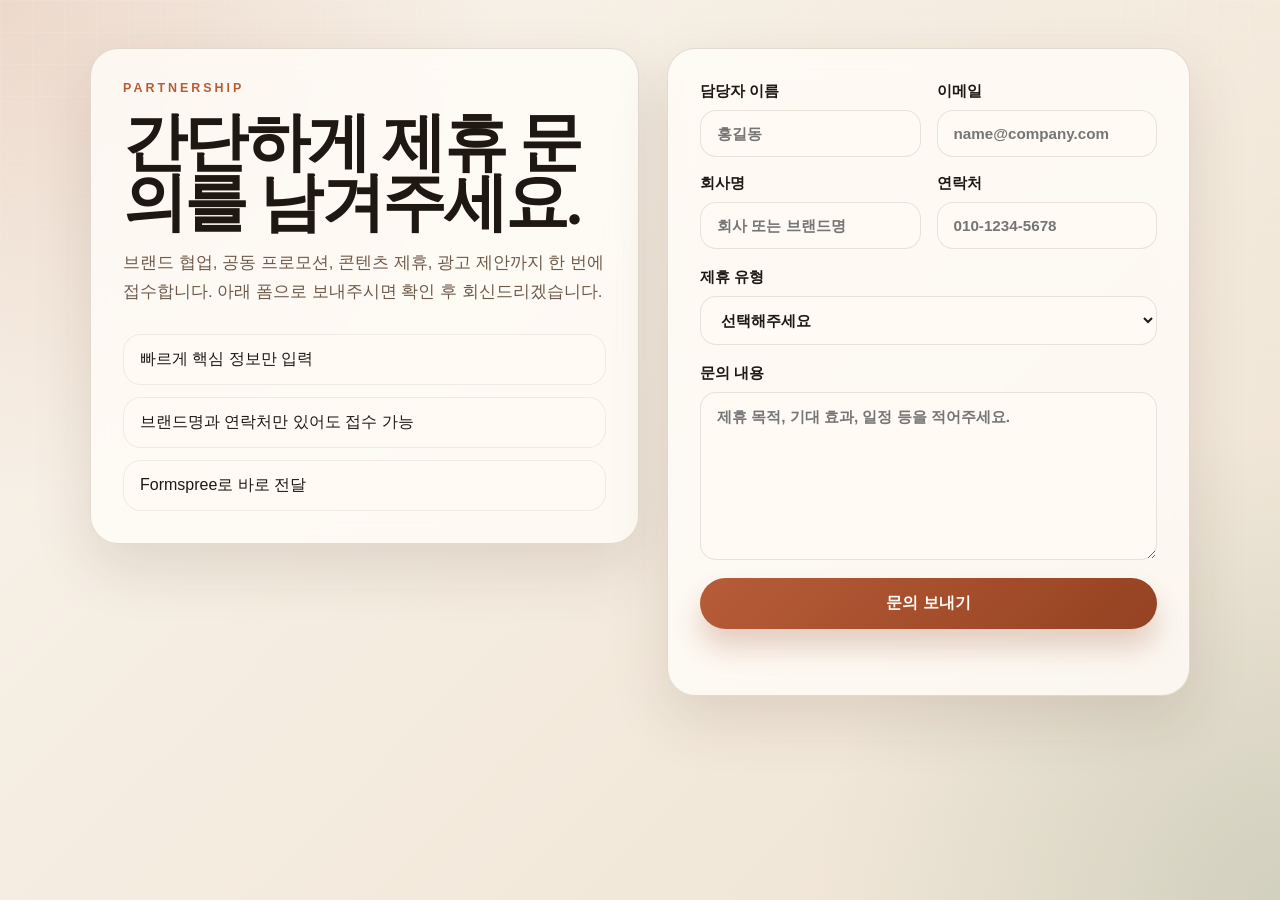
==== index.html @ 36d3571a "Add Formspree partnership form" ====
<!doctype html>
<html lang="ko">
<head>
  <meta charset="UTF-8" />
  <meta name="viewport" content="width=device-width, initial-scale=1.0" />
  <title>제휴 문의</title>
  <link href="/style.css" rel="stylesheet">
</head>
<body>
  <main class="page-shell">
    <section class="hero">
      <p class="eyebrow">PARTNERSHIP</p>
      <h1>간단하게 제휴 문의를 남겨주세요.</h1>
      <p class="intro">
        브랜드 협업, 공동 프로모션, 콘텐츠 제휴, 광고 제안까지 한 번에 접수합니다.
        아래 폼으로 보내주시면 확인 후 회신드리겠습니다.
      </p>
      <ul class="highlights">
        <li>빠르게 핵심 정보만 입력</li>
        <li>브랜드명과 연락처만 있어도 접수 가능</li>
        <li>Formspree로 바로 전달</li>
      </ul>
    </section>

    <section class="form-card">
      <form id="partnership-form" action="https://formspree.io/f/mykbkogp" method="POST">
        <div class="field-grid">
          <label>
            <span>담당자 이름</span>
            <input type="text" name="name" placeholder="홍길동" required>
          </label>

          <label>
            <span>이메일</span>
            <input type="email" name="email" placeholder="name@company.com" required>
          </label>

          <label>
            <span>회사명</span>
            <input type="text" name="company" placeholder="회사 또는 브랜드명" required>
          </label>

          <label>
            <span>연락처</span>
            <input type="tel" name="phone" placeholder="010-1234-5678">
          </label>
        </div>

        <label>
          <span>제휴 유형</span>
          <select name="partnership_type" required>
            <option value="" selected disabled>선택해주세요</option>
            <option value="brand-collab">브랜드 협업</option>
            <option value="content">콘텐츠 제휴</option>
            <option value="promotion">공동 프로모션</option>
            <option value="advertising">광고 제안</option>
            <option value="other">기타</option>
          </select>
        </label>

        <label>
          <span>문의 내용</span>
          <textarea name="message" rows="7" placeholder="제휴 목적, 기대 효과, 일정 등을 적어주세요." required></textarea>
        </label>

        <input type="hidden" name="_subject" value="새 제휴 문의가 접수되었습니다">

        <div class="form-actions">
          <button type="submit" id="submit-button">문의 보내기</button>
          <p id="form-status" class="form-status" aria-live="polite"></p>
        </div>
      </form>
    </section>
  </main>

  <script defer src="/main.js"></script>
</body>
</html>
---- style.css ----
:root {
  --bg: #f4efe7;
  --surface: rgba(255, 252, 247, 0.84);
  --surface-strong: #fffaf3;
  --text: #1f1812;
  --muted: #6e5a4a;
  --line: rgba(83, 55, 27, 0.16);
  --accent: #b85c38;
  --accent-strong: #944222;
  --shadow: 0 24px 60px rgba(64, 36, 13, 0.12);
}

* {
  box-sizing: border-box;
}

body {
  margin: 0;
  min-height: 100vh;
  font-family: "Pretendard", "Noto Sans KR", sans-serif;
  color: var(--text);
  background:
    radial-gradient(circle at top left, rgba(184, 92, 56, 0.18), transparent 32%),
    radial-gradient(circle at bottom right, rgba(90, 129, 109, 0.2), transparent 30%),
    linear-gradient(135deg, #f9f4ec 0%, #efe3d2 100%);
}

body::before {
  content: "";
  position: fixed;
  inset: 0;
  pointer-events: none;
  background-image: linear-gradient(rgba(255, 255, 255, 0.14) 1px, transparent 1px), linear-gradient(90deg, rgba(255, 255, 255, 0.14) 1px, transparent 1px);
  background-size: 32px 32px;
  mask-image: linear-gradient(to bottom, rgba(0, 0, 0, 0.7), transparent);
}

.page-shell {
  width: min(1100px, calc(100% - 32px));
  margin: 0 auto;
  padding: 48px 0;
  display: grid;
  grid-template-columns: 1.05fr 1fr;
  gap: 28px;
  align-items: start;
}

.hero,
.form-card {
  position: relative;
  padding: 32px;
  border: 1px solid var(--line);
  border-radius: 28px;
  background: var(--surface);
  backdrop-filter: blur(14px);
  box-shadow: var(--shadow);
}

.hero h1 {
  margin: 0 0 16px;
  font-family: Georgia, "Times New Roman", serif;
  font-size: clamp(2.4rem, 5vw, 4.6rem);
  line-height: 0.94;
  letter-spacing: -0.04em;
}

.eyebrow {
  margin: 0 0 18px;
  font-size: 0.78rem;
  font-weight: 800;
  letter-spacing: 0.24em;
  color: var(--accent);
}

.intro {
  margin: 0;
  font-size: 1.05rem;
  line-height: 1.7;
  color: var(--muted);
}

.highlights {
  margin: 28px 0 0;
  padding: 0;
  list-style: none;
  display: grid;
  gap: 12px;
}

.highlights li {
  padding: 14px 16px;
  border-radius: 18px;
  background: rgba(255, 250, 243, 0.8);
  border: 1px solid rgba(83, 55, 27, 0.08);
}

form {
  display: grid;
  gap: 18px;
}

.field-grid {
  display: grid;
  grid-template-columns: repeat(2, minmax(0, 1fr));
  gap: 16px;
}

label {
  display: grid;
  gap: 8px;
  font-size: 0.95rem;
  font-weight: 700;
}

label span {
  color: var(--text);
}

input,
select,
textarea,
button {
  font: inherit;
}

input,
select,
textarea {
  width: 100%;
  padding: 14px 16px;
  border: 1px solid rgba(83, 55, 27, 0.12);
  border-radius: 16px;
  background: var(--surface-strong);
  color: var(--text);
  transition: border-color 160ms ease, transform 160ms ease, box-shadow 160ms ease;
}

input:focus,
select:focus,
textarea:focus {
  outline: none;
  border-color: rgba(184, 92, 56, 0.65);
  box-shadow: 0 0 0 4px rgba(184, 92, 56, 0.12);
  transform: translateY(-1px);
}

textarea {
  resize: vertical;
  min-height: 168px;
}

.form-actions {
  display: grid;
  gap: 12px;
}

button {
  border: 0;
  border-radius: 999px;
  padding: 15px 22px;
  font-weight: 800;
  letter-spacing: 0.01em;
  color: #fffaf5;
  background: linear-gradient(135deg, var(--accent) 0%, var(--accent-strong) 100%);
  cursor: pointer;
  box-shadow: 0 18px 28px rgba(148, 66, 34, 0.24);
  transition: transform 160ms ease, box-shadow 160ms ease, opacity 160ms ease;
}

button:hover {
  transform: translateY(-1px);
  box-shadow: 0 22px 32px rgba(148, 66, 34, 0.28);
}

button:disabled {
  cursor: wait;
  opacity: 0.7;
}

.form-status {
  min-height: 1.4em;
  margin: 0;
  color: var(--muted);
}

.form-status.success {
  color: #236548;
}

.form-status.error {
  color: #9e2f2f;
}

@media (max-width: 860px) {
  .page-shell {
    grid-template-columns: 1fr;
    padding: 24px 0 40px;
  }

  .hero,
  .form-card {
    padding: 24px;
    border-radius: 24px;
  }
}

@media (max-width: 640px) {
  .field-grid {
    grid-template-columns: 1fr;
  }

  .page-shell {
    width: min(100% - 20px, 1100px);
  }

  .hero h1 {
    font-size: 2.7rem;
  }
}
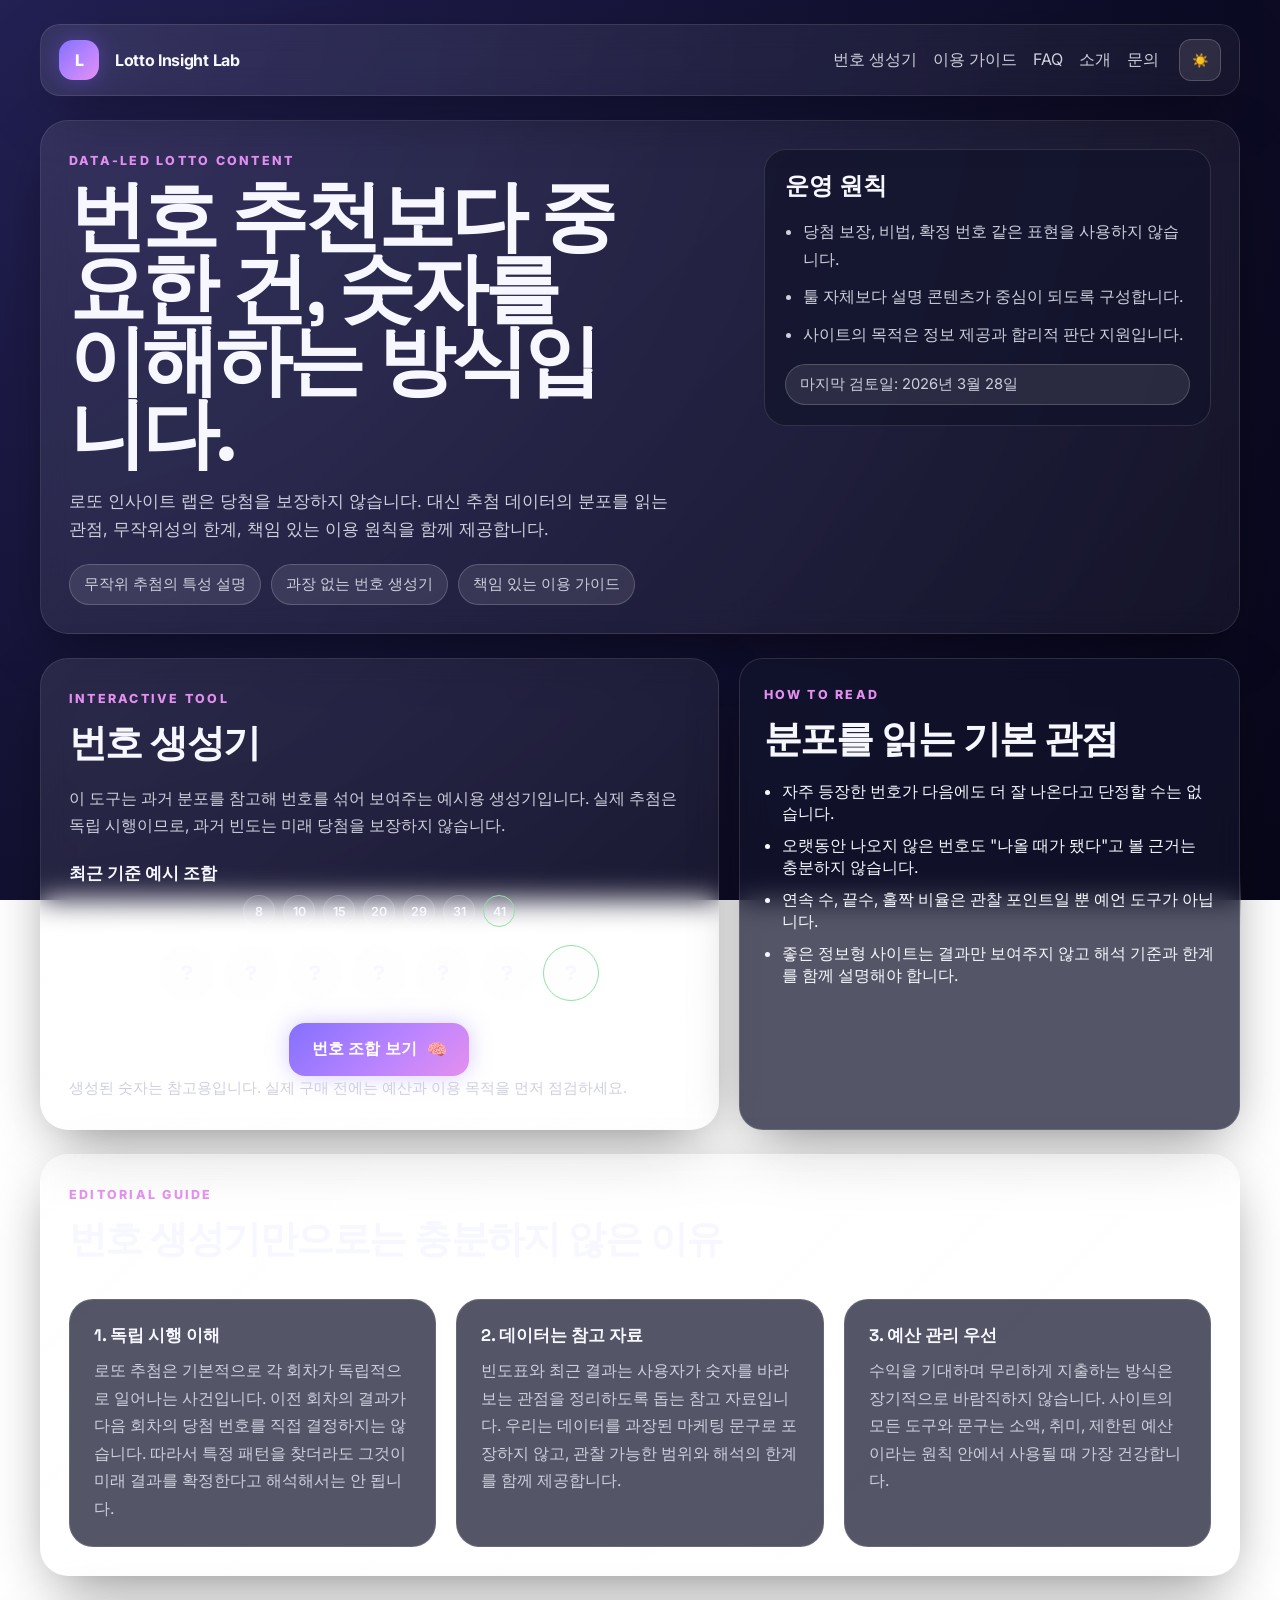
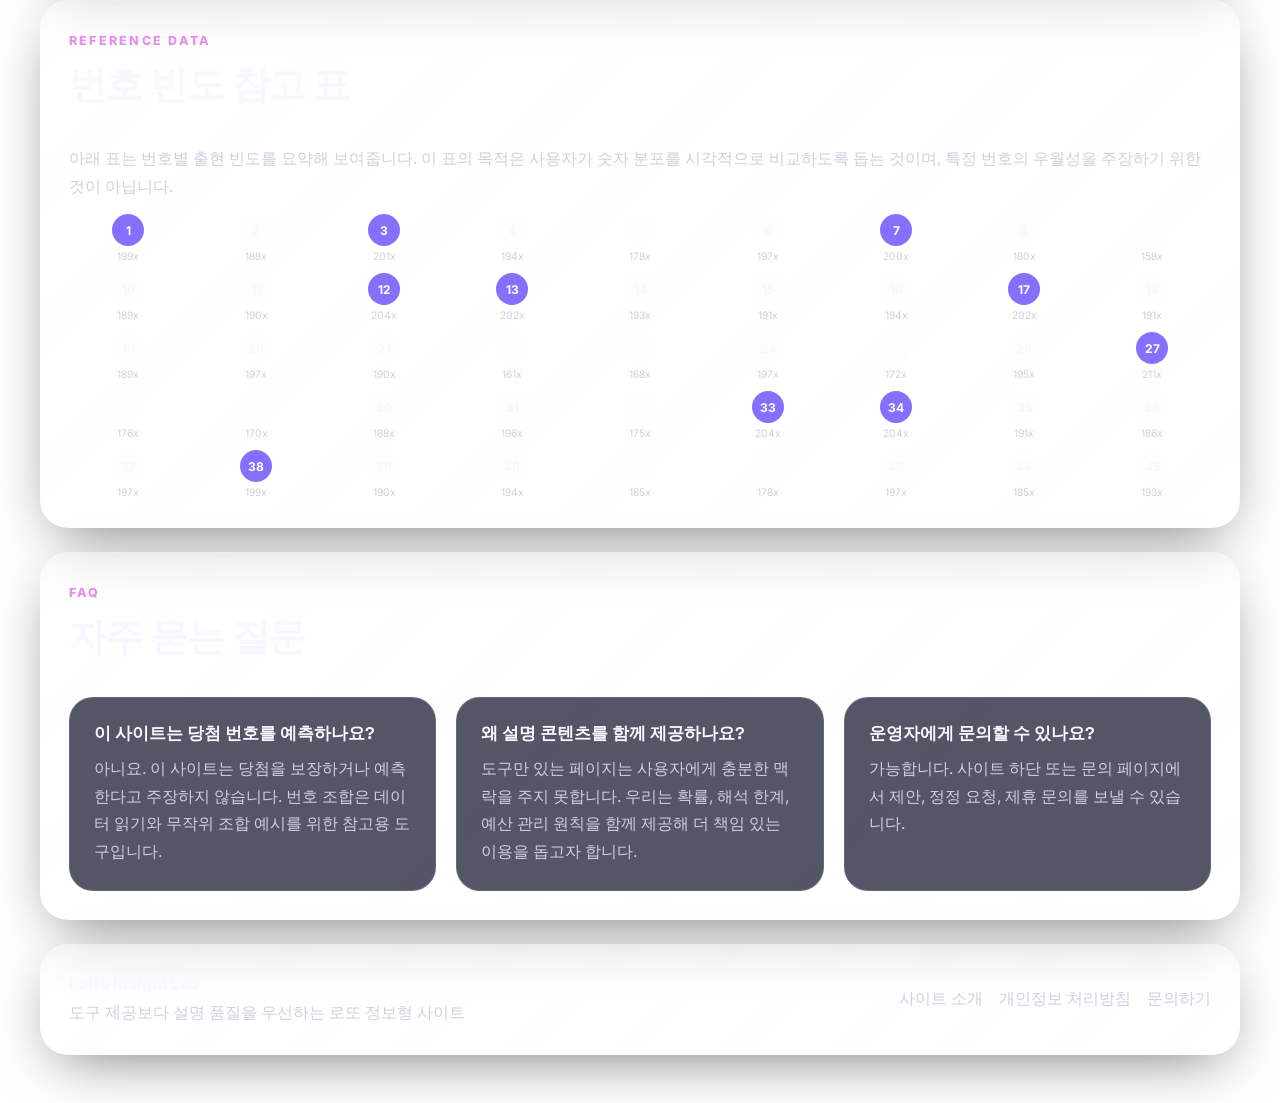
==== commit a5f6c3c4: "Rebuild site for stronger content and policy readiness" ====
--- a/index.html
+++ b/index.html
@@ -1,78 +1,162 @@
-<!doctype html>
+<!DOCTYPE html>
 <html lang="ko">
 <head>
-  <meta charset="UTF-8" />
-  <meta name="viewport" content="width=device-width, initial-scale=1.0" />
-  <title>제휴 문의</title>
-  <link href="/style.css" rel="stylesheet">
+    <meta charset="UTF-8">
+    <meta name="viewport" content="width=device-width, initial-scale=1.0">
+    <title>로또 인사이트 랩 | 확률 기반 번호 분석과 책임 있는 이용 가이드</title>
+    <meta name="description" content="로또 인사이트 랩은 번호 생성기만 제공하지 않습니다. 추첨 확률의 기본 원리, 번호 분포 읽는 법, 책임 있는 이용 원칙을 함께 설명하는 정보형 사이트입니다.">
+    <meta name="google-adsense-account" content="ca-pub-4906640106031758">
+    <link rel="canonical" href="https://comeenom.github.io/cm_pjt1/">
+    <link rel="preconnect" href="https://fonts.googleapis.com">
+    <link rel="preconnect" href="https://fonts.gstatic.com" crossorigin>
+    <script async src="https://pagead2.googlesyndication.com/pagead/js/adsbygoogle.js?client=ca-pub-4906640106031758" crossorigin="anonymous"></script>
+    <link href="https://fonts.googleapis.com/css2?family=Inter:wght@400;500;600;700;800&family=Space+Grotesk:wght@500;700&display=swap" rel="stylesheet">
+    <link rel="stylesheet" href="style.css">
 </head>
 <body>
-  <main class="page-shell">
-    <section class="hero">
-      <p class="eyebrow">PARTNERSHIP</p>
-      <h1>간단하게 제휴 문의를 남겨주세요.</h1>
-      <p class="intro">
-        브랜드 협업, 공동 프로모션, 콘텐츠 제휴, 광고 제안까지 한 번에 접수합니다.
-        아래 폼으로 보내주시면 확인 후 회신드리겠습니다.
-      </p>
-      <ul class="highlights">
-        <li>빠르게 핵심 정보만 입력</li>
-        <li>브랜드명과 연락처만 있어도 접수 가능</li>
-        <li>Formspree로 바로 전달</li>
-      </ul>
-    </section>
+    <div class="site-shell">
+        <header class="site-header">
+            <div class="brand-mark">L</div>
+            <a class="brand-name" href="index.html">Lotto Insight Lab</a>
+            <nav class="main-nav" aria-label="주요 메뉴">
+                <a href="#generator">번호 생성기</a>
+                <a href="#guide">이용 가이드</a>
+                <a href="#faq">FAQ</a>
+                <a href="about.html">소개</a>
+                <a href="contact.html">문의</a>
+            </nav>
+            <button id="theme-toggle" class="theme-toggle" aria-label="테마 전환">
+                <span class="sun-icon">☀️</span>
+                <span class="moon-icon">🌙</span>
+            </button>
+        </header>
 
-    <section class="form-card">
-      <form id="partnership-form" action="https://formspree.io/f/mykbkogp" method="POST">
-        <div class="field-grid">
-          <label>
-            <span>담당자 이름</span>
-            <input type="text" name="name" placeholder="홍길동" required>
-          </label>
+        <main class="page-stack">
+            <section class="hero-panel">
+                <div class="hero-copy">
+                    <p class="eyebrow">DATA-LED LOTTO CONTENT</p>
+                    <h1>번호 추천보다 중요한 건, 숫자를 이해하는 방식입니다.</h1>
+                    <p class="subtitle">로또 인사이트 랩은 당첨을 보장하지 않습니다. 대신 추첨 데이터의 분포를 읽는 관점, 무작위성의 한계, 책임 있는 이용 원칙을 함께 제공합니다.</p>
+                    <div class="hero-pills">
+                        <span>무작위 추첨의 특성 설명</span>
+                        <span>과장 없는 번호 생성기</span>
+                        <span>책임 있는 이용 가이드</span>
+                    </div>
+                </div>
+                <aside class="hero-note">
+                    <h2>운영 원칙</h2>
+                    <ul>
+                        <li>당첨 보장, 비법, 확정 번호 같은 표현을 사용하지 않습니다.</li>
+                        <li>툴 자체보다 설명 콘텐츠가 중심이 되도록 구성합니다.</li>
+                        <li>사이트의 목적은 정보 제공과 합리적 판단 지원입니다.</li>
+                    </ul>
+                    <p class="updated-label">마지막 검토일: 2026년 3월 28일</p>
+                </aside>
+            </section>
 
-          <label>
-            <span>이메일</span>
-            <input type="email" name="email" placeholder="name@company.com" required>
-          </label>
+            <section class="content-grid" id="generator">
+                <article class="tool-card">
+                    <div class="section-heading">
+                        <p class="section-kicker">INTERACTIVE TOOL</p>
+                        <h2>번호 생성기</h2>
+                    </div>
+                    <p class="section-copy">이 도구는 과거 분포를 참고해 번호를 섞어 보여주는 예시용 생성기입니다. 실제 추첨은 독립 시행이므로, 과거 빈도는 미래 당첨을 보장하지 않습니다.</p>
+                    <div class="last-result" id="last-result-container">
+                        <h3>최근 기준 예시 조합</h3>
+                        <div class="mini-numbers" id="last-numbers">
+                            <span>-</span><span>-</span><span>-</span><span>-</span><span>-</span><span>-</span><span class="bonus">-</span>
+                        </div>
+                    </div>
+                    <div class="lotto-numbers" id="lotto-display" aria-live="polite">
+                        <span class="number">?</span><span class="number">?</span><span class="number">?</span><span class="number">?</span><span class="number">?</span><span class="number">?</span><span class="number bonus">?</span>
+                    </div>
+                    <div class="controls">
+                        <button id="generate-btn" class="primary-btn" type="button">
+                            <span class="btn-text">번호 조합 보기</span>
+                            <span class="btn-icon">🧠</span>
+                        </button>
+                    </div>
+                    <p class="micro-copy">생성된 숫자는 참고용입니다. 실제 구매 전에는 예산과 이용 목적을 먼저 점검하세요.</p>
+                </article>
 
-          <label>
-            <span>회사명</span>
-            <input type="text" name="company" placeholder="회사 또는 브랜드명" required>
-          </label>
+                <article class="info-card">
+                    <div class="section-heading">
+                        <p class="section-kicker">HOW TO READ</p>
+                        <h2>분포를 읽는 기본 관점</h2>
+                    </div>
+                    <ul class="insight-list">
+                        <li>자주 등장한 번호가 다음에도 더 잘 나온다고 단정할 수는 없습니다.</li>
+                        <li>오랫동안 나오지 않은 번호도 "나올 때가 됐다"고 볼 근거는 충분하지 않습니다.</li>
+                        <li>연속 수, 끝수, 홀짝 비율은 관찰 포인트일 뿐 예언 도구가 아닙니다.</li>
+                        <li>좋은 정보형 사이트는 결과만 보여주지 않고 해석 기준과 한계를 함께 설명해야 합니다.</li>
+                    </ul>
+                </article>
+            </section>
 
-          <label>
-            <span>연락처</span>
-            <input type="tel" name="phone" placeholder="010-1234-5678">
-          </label>
-        </div>
+            <section class="editorial-panel" id="guide">
+                <div class="section-heading wide">
+                    <p class="section-kicker">EDITORIAL GUIDE</p>
+                    <h2>번호 생성기만으로는 충분하지 않은 이유</h2>
+                </div>
+                <div class="editorial-grid">
+                    <article class="editor-card">
+                        <h3>1. 독립 시행 이해</h3>
+                        <p>로또 추첨은 기본적으로 각 회차가 독립적으로 일어나는 사건입니다. 이전 회차의 결과가 다음 회차의 당첨 번호를 직접 결정하지는 않습니다. 따라서 특정 패턴을 찾더라도 그것이 미래 결과를 확정한다고 해석해서는 안 됩니다.</p>
+                    </article>
+                    <article class="editor-card">
+                        <h3>2. 데이터는 참고 자료</h3>
+                        <p>빈도표와 최근 결과는 사용자가 숫자를 바라보는 관점을 정리하도록 돕는 참고 자료입니다. 우리는 데이터를 과장된 마케팅 문구로 포장하지 않고, 관찰 가능한 범위와 해석의 한계를 함께 제공합니다.</p>
+                    </article>
+                    <article class="editor-card">
+                        <h3>3. 예산 관리 우선</h3>
+                        <p>수익을 기대하며 무리하게 지출하는 방식은 장기적으로 바람직하지 않습니다. 사이트의 모든 도구와 문구는 소액, 취미, 제한된 예산이라는 원칙 안에서 사용될 때 가장 건강합니다.</p>
+                    </article>
+                </div>
+            </section>
 
-        <label>
-          <span>제휴 유형</span>
-          <select name="partnership_type" required>
-            <option value="" selected disabled>선택해주세요</option>
-            <option value="brand-collab">브랜드 협업</option>
-            <option value="content">콘텐츠 제휴</option>
-            <option value="promotion">공동 프로모션</option>
-            <option value="advertising">광고 제안</option>
-            <option value="other">기타</option>
-          </select>
-        </label>
+            <section class="stats-panel">
+                <div class="section-heading wide">
+                    <p class="section-kicker">REFERENCE DATA</p>
+                    <h2>번호 빈도 참고 표</h2>
+                </div>
+                <p class="section-copy wide">아래 표는 번호별 출현 빈도를 요약해 보여줍니다. 이 표의 목적은 사용자가 숫자 분포를 시각적으로 비교하도록 돕는 것이며, 특정 번호의 우월성을 주장하기 위한 것이 아닙니다.</p>
+                <div class="stats-grid" id="stats-grid"></div>
+            </section>
 
-        <label>
-          <span>문의 내용</span>
-          <textarea name="message" rows="7" placeholder="제휴 목적, 기대 효과, 일정 등을 적어주세요." required></textarea>
-        </label>
+            <section class="faq-panel" id="faq">
+                <div class="section-heading wide">
+                    <p class="section-kicker">FAQ</p>
+                    <h2>자주 묻는 질문</h2>
+                </div>
+                <div class="faq-list">
+                    <article class="faq-item">
+                        <h3>이 사이트는 당첨 번호를 예측하나요?</h3>
+                        <p>아니요. 이 사이트는 당첨을 보장하거나 예측한다고 주장하지 않습니다. 번호 조합은 데이터 읽기와 무작위 조합 예시를 위한 참고용 도구입니다.</p>
+                    </article>
+                    <article class="faq-item">
+                        <h3>왜 설명 콘텐츠를 함께 제공하나요?</h3>
+                        <p>도구만 있는 페이지는 사용자에게 충분한 맥락을 주지 못합니다. 우리는 확률, 해석 한계, 예산 관리 원칙을 함께 제공해 더 책임 있는 이용을 돕고자 합니다.</p>
+                    </article>
+                    <article class="faq-item">
+                        <h3>운영자에게 문의할 수 있나요?</h3>
+                        <p>가능합니다. 사이트 하단 또는 <a href="contact.html">문의 페이지</a>에서 제안, 정정 요청, 제휴 문의를 보낼 수 있습니다.</p>
+                    </article>
+                </div>
+            </section>
+        </main>
 
-        <input type="hidden" name="_subject" value="새 제휴 문의가 접수되었습니다">
-
-        <div class="form-actions">
-          <button type="submit" id="submit-button">문의 보내기</button>
-          <p id="form-status" class="form-status" aria-live="polite"></p>
-        </div>
-      </form>
-    </section>
-  </main>
-
-  <script defer src="/main.js"></script>
+        <footer class="site-footer">
+            <div>
+                <p class="footer-title">Lotto Insight Lab</p>
+                <p class="footer-copy">도구 제공보다 설명 품질을 우선하는 로또 정보형 사이트</p>
+            </div>
+            <nav class="footer-nav" aria-label="하단 메뉴">
+                <a href="about.html">사이트 소개</a>
+                <a href="privacy.html">개인정보 처리방침</a>
+                <a href="contact.html">문의하기</a>
+            </nav>
+        </footer>
+    </div>
+    <script src="main.js"></script>
 </body>
 </html>
--- a/style.css
+++ b/style.css
@@ -1,219 +1,541 @@
-:root {
-  --bg: #f4efe7;
-  --surface: rgba(255, 252, 247, 0.84);
-  --surface-strong: #fffaf3;
-  --text: #1f1812;
-  --muted: #6e5a4a;
-  --line: rgba(83, 55, 27, 0.16);
-  --accent: #b85c38;
-  --accent-strong: #944222;
-  --shadow: 0 24px 60px rgba(64, 36, 13, 0.12);
+@layer base, layout, components;
+
+@layer base {
+  :root {
+    --brand-primary: oklch(65% 0.23 284);
+    --brand-secondary: oklch(77% 0.16 323);
+    --accent: oklch(84% 0.12 151);
+    --bg-main: radial-gradient(circle at top left, oklch(28% 0.09 281), oklch(14% 0.04 281));
+    --surface-main: linear-gradient(135deg, rgba(255, 255, 255, 0.09), rgba(255, 255, 255, 0.045));
+    --surface-strong: rgba(18, 20, 44, 0.72);
+    --text-primary: oklch(98% 0.01 280);
+    --text-secondary: oklch(86% 0.02 280);
+    --line: rgba(255, 255, 255, 0.12);
+    --shadow-soft: 0 18px 60px -18px rgba(0, 0, 0, 0.55);
+    --shadow-glow: 0 0 22px 0 oklch(65% 0.25 285 / 0.34);
+    --glass-border: 1px solid rgba(255, 255, 255, 0.1);
+    --glass-blur: blur(14px);
+    --number-bg: oklch(98% 0.01 280 / 0.1);
+    --number-border: 1px solid rgba(255, 255, 255, 0.18);
+  }
+
+  [data-theme="light"] {
+    --bg-main: radial-gradient(circle at top left, oklch(95% 0.02 240), oklch(89% 0.04 260));
+    --surface-main: linear-gradient(135deg, rgba(255, 255, 255, 0.74), rgba(255, 255, 255, 0.58));
+    --surface-strong: rgba(255, 255, 255, 0.74);
+    --text-primary: oklch(24% 0.03 280);
+    --text-secondary: oklch(41% 0.03 280);
+    --line: rgba(0, 0, 0, 0.08);
+    --shadow-soft: 0 18px 50px -20px rgba(26, 36, 88, 0.18);
+    --shadow-glow: 0 0 18px 0 oklch(65% 0.25 285 / 0.18);
+    --glass-border: 1px solid rgba(0, 0, 0, 0.06);
+    --number-bg: oklch(0% 0 0 / 0.04);
+    --number-border: 1px solid rgba(0, 0, 0, 0.08);
+  }
+
+  * {
+    box-sizing: border-box;
+  }
+
+  html {
+    scroll-behavior: smooth;
+  }
+
+  body {
+    margin: 0;
+    min-height: 100vh;
+    font-family: 'Inter', sans-serif;
+    color: var(--text-primary);
+    background: var(--bg-main);
+    background-attachment: fixed;
+    transition: background 0.35s ease, color 0.35s ease;
+  }
+
+  a {
+    color: inherit;
+    text-decoration: none;
+  }
+
+  h1, h2, h3 {
+    margin: 0;
+    font-family: 'Space Grotesk', sans-serif;
+  }
+
+  p {
+    margin: 0;
+  }
 }
 
-* {
-  box-sizing: border-box;
+@layer layout {
+  .site-shell {
+    width: min(1200px, calc(100% - 32px));
+    margin: 0 auto;
+    padding: 24px 0 48px;
+  }
+
+  .inner-page-shell {
+    width: min(940px, calc(100% - 32px));
+  }
+
+  .site-header,
+  .hero-panel,
+  .tool-card,
+  .info-card,
+  .editorial-panel,
+  .stats-panel,
+  .faq-panel,
+  .site-footer,
+  .doc-card {
+    background: var(--surface-main);
+    border: var(--glass-border);
+    box-shadow: var(--shadow-soft);
+    backdrop-filter: var(--glass-blur);
+    -webkit-backdrop-filter: var(--glass-blur);
+  }
+
+  .page-stack {
+    display: grid;
+    gap: 24px;
+  }
+
+  .content-grid,
+  .editorial-grid,
+  .faq-list {
+    display: grid;
+    gap: 20px;
+  }
+
+  .content-grid {
+    grid-template-columns: 1.15fr 0.85fr;
+  }
+
+  .editorial-grid {
+    grid-template-columns: repeat(3, minmax(0, 1fr));
+  }
+
+  .doc-layout {
+    margin-top: 24px;
+  }
 }
 
-body {
-  margin: 0;
-  min-height: 100vh;
-  font-family: "Pretendard", "Noto Sans KR", sans-serif;
-  color: var(--text);
-  background:
-    radial-gradient(circle at top left, rgba(184, 92, 56, 0.18), transparent 32%),
-    radial-gradient(circle at bottom right, rgba(90, 129, 109, 0.2), transparent 30%),
-    linear-gradient(135deg, #f9f4ec 0%, #efe3d2 100%);
-}
-
-body::before {
-  content: "";
-  position: fixed;
-  inset: 0;
-  pointer-events: none;
-  background-image: linear-gradient(rgba(255, 255, 255, 0.14) 1px, transparent 1px), linear-gradient(90deg, rgba(255, 255, 255, 0.14) 1px, transparent 1px);
-  background-size: 32px 32px;
-  mask-image: linear-gradient(to bottom, rgba(0, 0, 0, 0.7), transparent);
-}
-
-.page-shell {
-  width: min(1100px, calc(100% - 32px));
-  margin: 0 auto;
-  padding: 48px 0;
-  display: grid;
-  grid-template-columns: 1.05fr 1fr;
-  gap: 28px;
-  align-items: start;
-}
-
-.hero,
-.form-card {
-  position: relative;
-  padding: 32px;
-  border: 1px solid var(--line);
-  border-radius: 28px;
-  background: var(--surface);
-  backdrop-filter: blur(14px);
-  box-shadow: var(--shadow);
-}
-
-.hero h1 {
-  margin: 0 0 16px;
-  font-family: Georgia, "Times New Roman", serif;
-  font-size: clamp(2.4rem, 5vw, 4.6rem);
-  line-height: 0.94;
-  letter-spacing: -0.04em;
-}
-
-.eyebrow {
-  margin: 0 0 18px;
-  font-size: 0.78rem;
-  font-weight: 800;
-  letter-spacing: 0.24em;
-  color: var(--accent);
-}
-
-.intro {
-  margin: 0;
-  font-size: 1.05rem;
-  line-height: 1.7;
-  color: var(--muted);
-}
-
-.highlights {
-  margin: 28px 0 0;
-  padding: 0;
-  list-style: none;
-  display: grid;
-  gap: 12px;
-}
-
-.highlights li {
-  padding: 14px 16px;
-  border-radius: 18px;
-  background: rgba(255, 250, 243, 0.8);
-  border: 1px solid rgba(83, 55, 27, 0.08);
-}
-
-form {
-  display: grid;
-  gap: 18px;
-}
-
-.field-grid {
-  display: grid;
-  grid-template-columns: repeat(2, minmax(0, 1fr));
-  gap: 16px;
-}
-
-label {
-  display: grid;
-  gap: 8px;
-  font-size: 0.95rem;
-  font-weight: 700;
-}
-
-label span {
-  color: var(--text);
-}
-
-input,
-select,
-textarea,
-button {
-  font: inherit;
-}
-
-input,
-select,
-textarea {
-  width: 100%;
-  padding: 14px 16px;
-  border: 1px solid rgba(83, 55, 27, 0.12);
-  border-radius: 16px;
-  background: var(--surface-strong);
-  color: var(--text);
-  transition: border-color 160ms ease, transform 160ms ease, box-shadow 160ms ease;
-}
-
-input:focus,
-select:focus,
-textarea:focus {
-  outline: none;
-  border-color: rgba(184, 92, 56, 0.65);
-  box-shadow: 0 0 0 4px rgba(184, 92, 56, 0.12);
-  transform: translateY(-1px);
-}
-
-textarea {
-  resize: vertical;
-  min-height: 168px;
-}
-
-.form-actions {
-  display: grid;
-  gap: 12px;
-}
-
-button {
-  border: 0;
-  border-radius: 999px;
-  padding: 15px 22px;
-  font-weight: 800;
-  letter-spacing: 0.01em;
-  color: #fffaf5;
-  background: linear-gradient(135deg, var(--accent) 0%, var(--accent-strong) 100%);
-  cursor: pointer;
-  box-shadow: 0 18px 28px rgba(148, 66, 34, 0.24);
-  transition: transform 160ms ease, box-shadow 160ms ease, opacity 160ms ease;
-}
-
-button:hover {
-  transform: translateY(-1px);
-  box-shadow: 0 22px 32px rgba(148, 66, 34, 0.28);
-}
-
-button:disabled {
-  cursor: wait;
-  opacity: 0.7;
-}
-
-.form-status {
-  min-height: 1.4em;
-  margin: 0;
-  color: var(--muted);
-}
-
-.form-status.success {
-  color: #236548;
-}
-
-.form-status.error {
-  color: #9e2f2f;
-}
-
-@media (max-width: 860px) {
-  .page-shell {
-    grid-template-columns: 1fr;
-    padding: 24px 0 40px;
-  }
-
-  .hero,
-  .form-card {
+@layer components {
+  .site-header {
+    position: sticky;
+    top: 16px;
+    z-index: 5;
+    display: flex;
+    align-items: center;
+    gap: 16px;
+    padding: 14px 18px;
+    border-radius: 20px;
+    margin-bottom: 24px;
+  }
+
+  .brand-mark {
+    width: 40px;
+    height: 40px;
+    border-radius: 14px;
+    display: grid;
+    place-items: center;
+    font-weight: 800;
+    background: linear-gradient(135deg, var(--brand-primary), var(--brand-secondary));
+    color: white;
+    box-shadow: var(--shadow-glow);
+  }
+
+  .brand-name {
+    font-weight: 700;
+    letter-spacing: -0.02em;
+  }
+
+  .main-nav {
+    display: flex;
+    gap: 16px;
+    margin-left: auto;
+    flex-wrap: wrap;
+  }
+
+  .main-nav a,
+  .footer-nav a {
+    color: var(--text-secondary);
+  }
+
+  .theme-toggle {
+    margin-left: 4px;
+    background: var(--number-bg);
+    border: var(--number-border);
+    width: 42px;
+    height: 42px;
+    border-radius: 12px;
+    cursor: pointer;
+    display: grid;
+    place-items: center;
+    color: var(--text-primary);
+  }
+
+  [data-theme="light"] .sun-icon { display: none; }
+  [data-theme="dark"] .moon-icon { display: none; }
+  body:not([data-theme]) .moon-icon { display: none; }
+
+  .hero-panel,
+  .tool-card,
+  .info-card,
+  .editorial-panel,
+  .stats-panel,
+  .faq-panel,
+  .doc-card,
+  .site-footer {
+    border-radius: 28px;
+    padding: 28px;
+  }
+
+  .hero-panel {
+    display: grid;
+    grid-template-columns: 1.2fr 0.8fr;
+    gap: 24px;
+    align-items: start;
+  }
+
+  .eyebrow,
+  .section-kicker {
+    display: inline-block;
+    margin-bottom: 12px;
+    font-size: 0.78rem;
+    font-weight: 800;
+    letter-spacing: 0.18em;
+    color: var(--brand-secondary);
+  }
+
+  .hero-copy h1 {
+    font-size: clamp(2.8rem, 6vw, 4.8rem);
+    line-height: 0.94;
+    letter-spacing: -0.05em;
+    max-width: 11ch;
+  }
+
+  .subtitle,
+  .section-copy,
+  .doc-card p,
+  .faq-item p,
+  .editor-card p,
+  .hero-note li,
+  .micro-copy,
+  .footer-copy {
+    color: var(--text-secondary);
+    line-height: 1.72;
+  }
+
+  .subtitle {
+    margin-top: 18px;
+    max-width: 60ch;
+    font-size: 1.04rem;
+  }
+
+  .hero-pills {
+    display: flex;
+    flex-wrap: wrap;
+    gap: 10px;
+    margin-top: 20px;
+  }
+
+  .hero-pills span,
+  .updated-label,
+  .micro-copy {
+    font-size: 0.92rem;
+  }
+
+  .hero-pills span,
+  .updated-label {
+    padding: 10px 14px;
+    border-radius: 999px;
+    background: var(--number-bg);
+    border: var(--number-border);
+    color: var(--text-secondary);
+  }
+
+  .hero-note {
+    display: grid;
+    gap: 16px;
+    padding: 20px;
+    border-radius: 22px;
+    background: var(--surface-strong);
+    border: 1px solid var(--line);
+  }
+
+  .hero-note ul,
+  .doc-list,
+  .insight-list {
+    margin: 0;
+    padding-left: 18px;
+    display: grid;
+    gap: 10px;
+  }
+
+  .section-heading {
+    margin-bottom: 16px;
+  }
+
+  .section-heading.wide {
+    margin-bottom: 20px;
+  }
+
+  .section-heading h2,
+  .doc-card h1 {
+    font-size: clamp(1.8rem, 3vw, 2.6rem);
+    letter-spacing: -0.04em;
+  }
+
+  .tool-card,
+  .info-card,
+  .editor-card,
+  .faq-item {
+    overflow: hidden;
+  }
+
+  .last-result {
+    margin-top: 22px;
+    margin-bottom: 18px;
+  }
+
+  .last-result h3,
+  .editor-card h3,
+  .faq-item h3,
+  .doc-card h2 {
+    margin-bottom: 10px;
+    font-size: 1.05rem;
+  }
+
+  .mini-numbers,
+  .lotto-numbers {
+    display: flex;
+    gap: 8px;
+    flex-wrap: wrap;
+    justify-content: center;
+  }
+
+  .lotto-numbers {
+    margin: 18px 0 22px;
+  }
+
+  .mini-numbers span,
+  .number,
+  .stat-ball {
+    display: grid;
+    place-items: center;
+    border-radius: 999px;
+    background: var(--number-bg);
+    border: var(--number-border);
+  }
+
+  .mini-numbers span {
+    width: 32px;
+    height: 32px;
+    font-size: 0.78rem;
+    font-weight: 600;
+  }
+
+  .number {
+    width: 56px;
+    height: 56px;
+    font-family: 'Space Grotesk', sans-serif;
+    font-size: 1.28rem;
+    font-weight: 700;
+    transition: all 0.35s ease;
+  }
+
+  .number.bonus,
+  .mini-numbers .bonus {
+    border-color: var(--accent);
+  }
+
+  .number.active {
+    transform: translateY(-4px) scale(1.08);
+    background: var(--brand-primary);
+    color: white;
+    border-color: transparent;
+    box-shadow: var(--shadow-glow);
+  }
+
+  .number.active.bonus {
+    background: var(--brand-secondary);
+  }
+
+  .controls {
+    display: flex;
+    justify-content: center;
+  }
+
+  .primary-btn {
+    border: 0;
+    border-radius: 16px;
+    padding: 1rem 1.4rem;
+    font-weight: 700;
+    font-size: 1rem;
+    display: inline-flex;
+    align-items: center;
+    gap: 10px;
+    cursor: pointer;
+    color: white;
+    background: linear-gradient(135deg, var(--brand-primary), var(--brand-secondary));
+    box-shadow: var(--shadow-glow);
+  }
+
+  .primary-btn:disabled {
+    opacity: 0.7;
+    cursor: wait;
+  }
+
+  .info-card,
+  .editor-card,
+  .faq-item {
     padding: 24px;
     border-radius: 24px;
+    background: var(--surface-strong);
+    border: 1px solid var(--line);
+  }
+
+  .editorial-panel,
+  .stats-panel,
+  .faq-panel {
+    display: grid;
+    gap: 14px;
+  }
+
+  .stats-grid {
+    display: grid;
+    grid-template-columns: repeat(9, minmax(0, 1fr));
+    gap: 10px;
+  }
+
+  .stat-item {
+    display: flex;
+    flex-direction: column;
+    align-items: center;
+    gap: 4px;
+  }
+
+  .stat-ball {
+    width: 32px;
+    height: 32px;
+    font-size: 0.75rem;
+    font-weight: 700;
+  }
+
+  .stat-ball.hot {
+    background: var(--brand-primary);
+    color: white;
+    border-color: transparent;
+  }
+
+  .stat-ball.cold {
+    opacity: 0.42;
+  }
+
+  .stat-count {
+    font-size: 0.65rem;
+    color: var(--text-secondary);
+  }
+
+  .faq-list {
+    grid-template-columns: repeat(3, minmax(0, 1fr));
+  }
+
+  .site-footer {
+    margin-top: 24px;
+    display: flex;
+    justify-content: space-between;
+    gap: 18px;
+    align-items: center;
+  }
+
+  .footer-title {
+    font-weight: 800;
+    margin-bottom: 6px;
+  }
+
+  .footer-nav {
+    display: flex;
+    gap: 16px;
+    flex-wrap: wrap;
+  }
+
+  .doc-card {
+    display: grid;
+    gap: 18px;
+  }
+
+  .contact-form {
+    display: grid;
+    gap: 16px;
+    margin-top: 12px;
+  }
+
+  .contact-form label {
+    display: grid;
+    gap: 8px;
+    font-weight: 600;
+  }
+
+  .contact-form input,
+  .contact-form select,
+  .contact-form textarea {
+    width: 100%;
+    padding: 14px 16px;
+    font: inherit;
+    border-radius: 16px;
+    border: 1px solid var(--line);
+    background: var(--surface-strong);
+    color: var(--text-primary);
+  }
+
+  .contact-form textarea {
+    min-height: 180px;
+    resize: vertical;
+  }
+
+  .form-actions {
+    display: grid;
+    gap: 10px;
   }
 }
 
-@media (max-width: 640px) {
-  .field-grid {
+@media (max-width: 980px) {
+  .hero-panel,
+  .content-grid,
+  .editorial-grid,
+  .faq-list,
+  .site-footer {
     grid-template-columns: 1fr;
   }
 
-  .page-shell {
-    width: min(100% - 20px, 1100px);
-  }
-
-  .hero h1 {
-    font-size: 2.7rem;
+  .site-footer {
+    display: grid;
   }
 }
+
+@media (max-width: 760px) {
+  .site-shell,
+  .inner-page-shell {
+    width: min(100% - 20px, 1200px);
+  }
+
+  .site-header {
+    position: static;
+    flex-wrap: wrap;
+  }
+
+  .main-nav {
+    order: 3;
+    margin-left: 0;
+    width: 100%;
+  }
+
+  .hero-copy h1 {
+    max-width: none;
+    font-size: 2.8rem;
+  }
+
+  .stats-grid {
+    grid-template-columns: repeat(5, minmax(0, 1fr));
+  }
+}
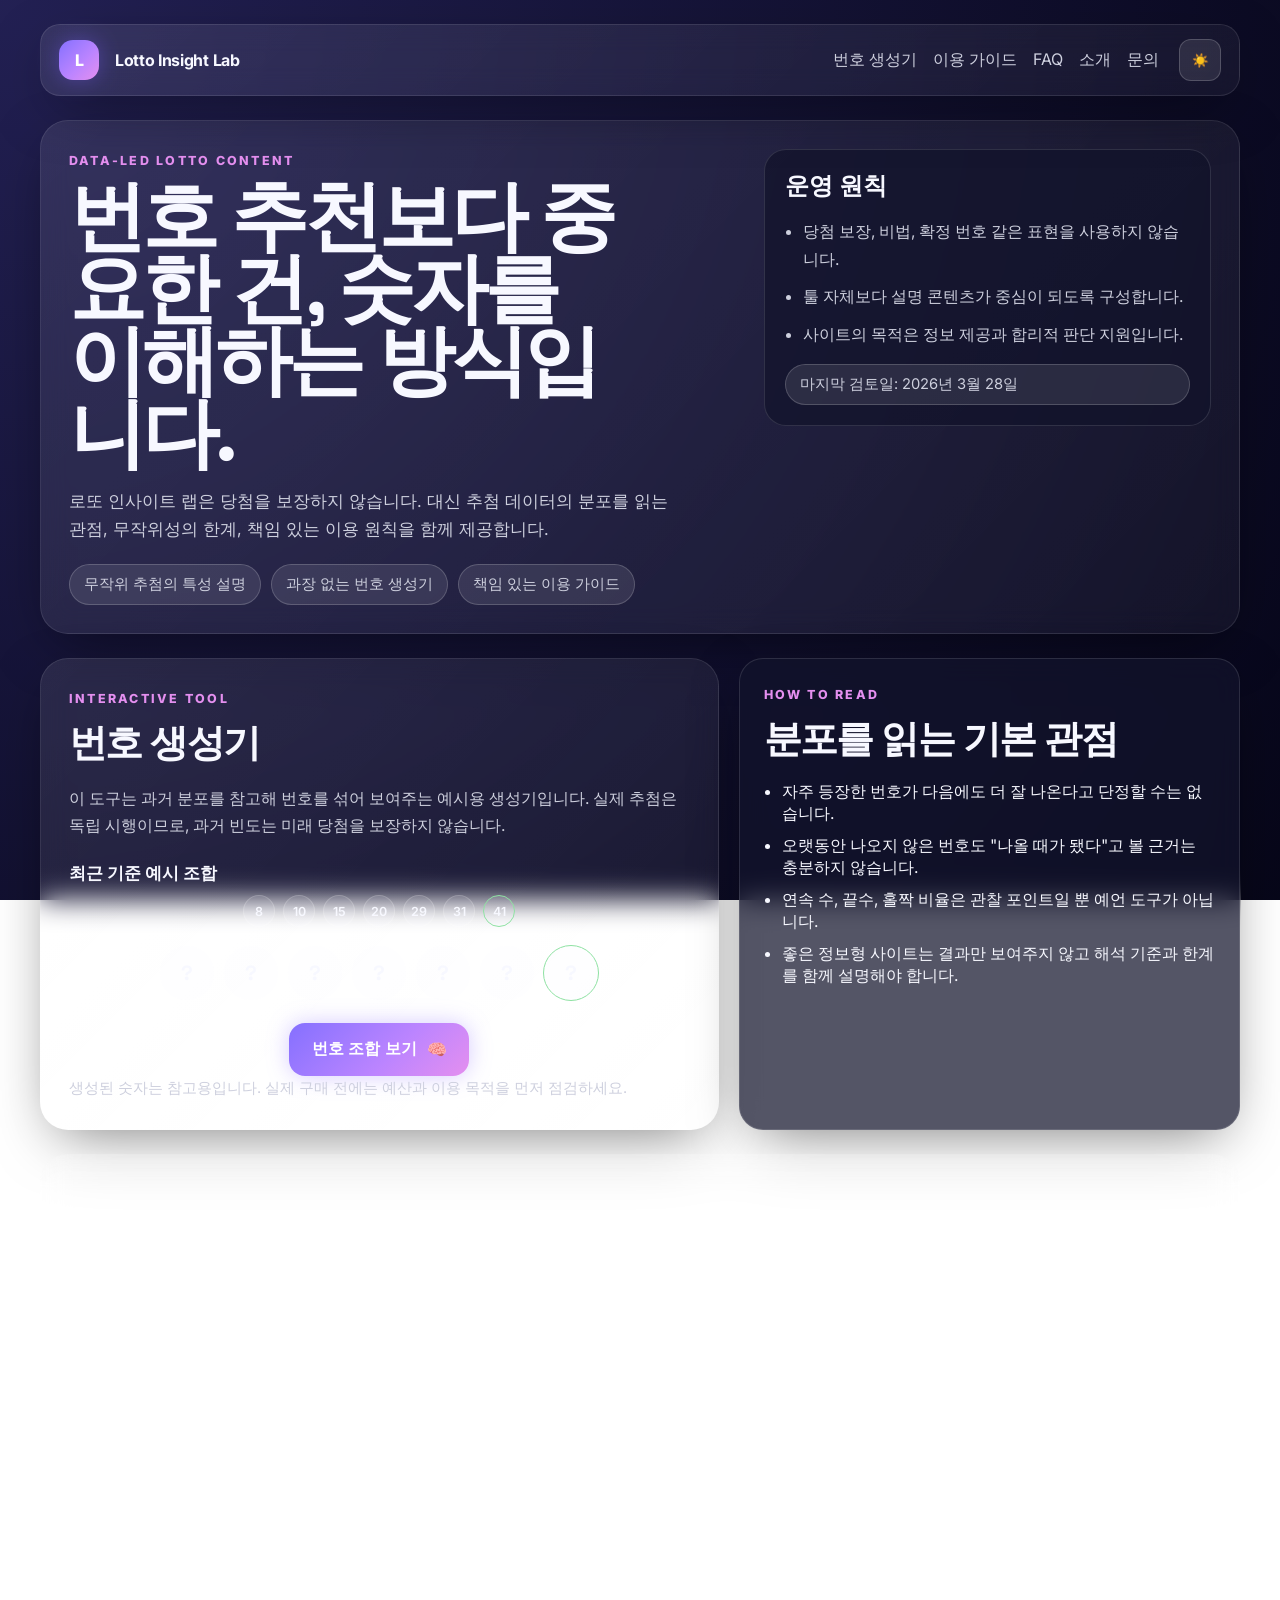
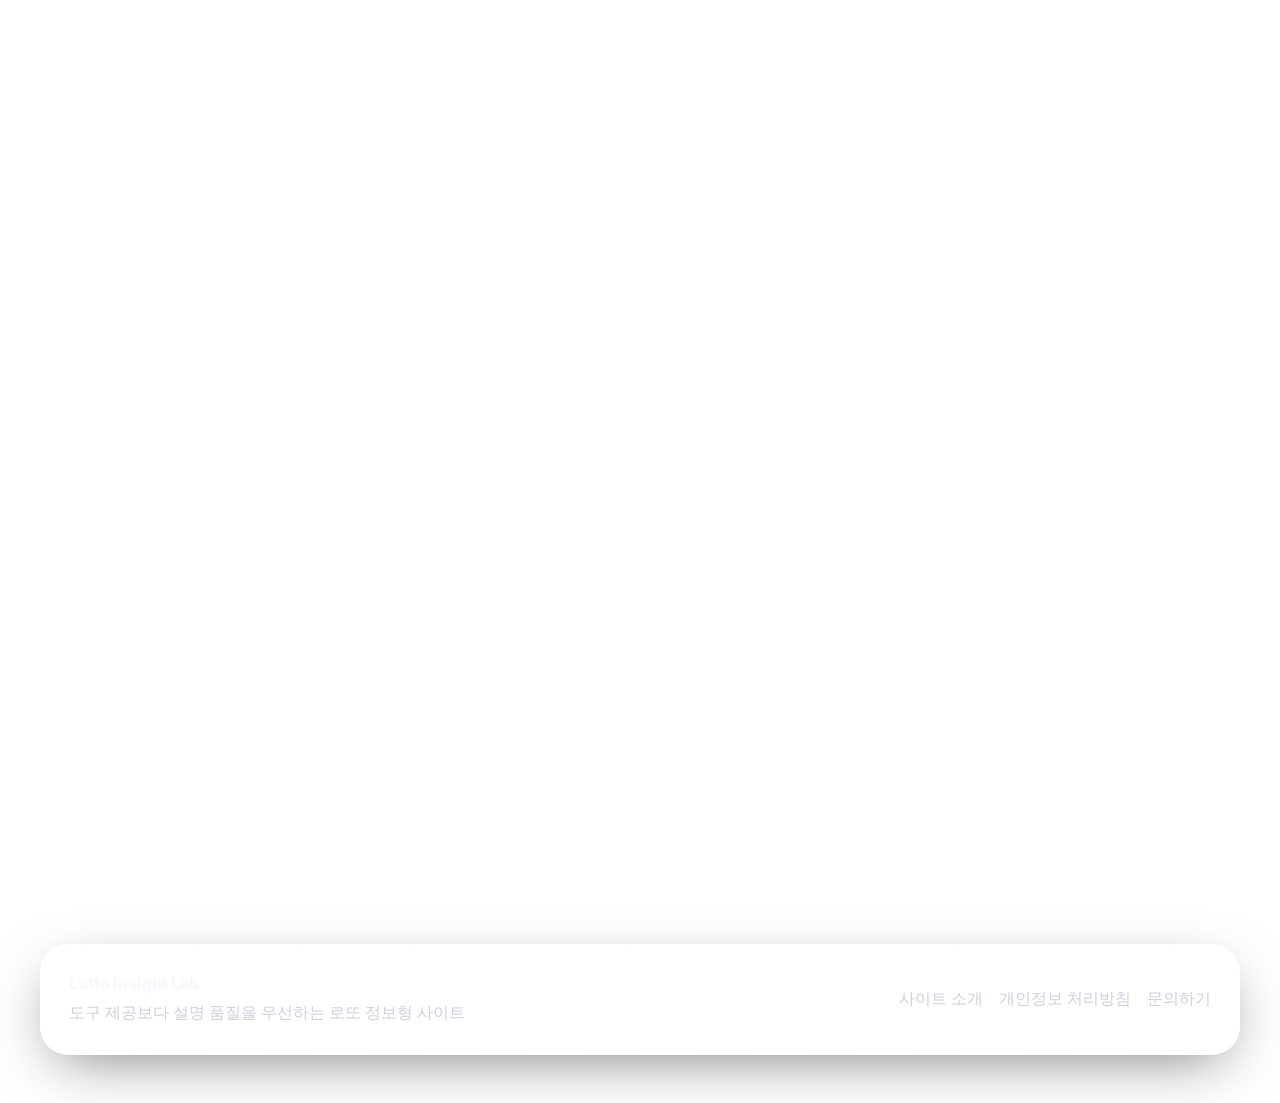
==== commit 2c92f048: "Add Microsoft Clarity tag to all HTML pages" ====
--- a/index.html
+++ b/index.html
@@ -10,6 +10,22 @@
     <link rel="preconnect" href="https://fonts.googleapis.com">
     <link rel="preconnect" href="https://fonts.gstatic.com" crossorigin>
     <script async src="https://pagead2.googlesyndication.com/pagead/js/adsbygoogle.js?client=ca-pub-4906640106031758" crossorigin="anonymous"></script>
+    <!-- Google tag (gtag.js) -->
+    <script async src="https://www.googletagmanager.com/gtag/js?id=G-5HVVSFZ9SV"></script>
+    <script>
+      window.dataLayer = window.dataLayer || [];
+      function gtag(){dataLayer.push(arguments);}
+      gtag('js', new Date());
+
+      gtag('config', 'G-5HVVSFZ9SV');
+    </script>
+    <script type="text/javascript"> 
+        (function(c,l,a,r,i,t,y){
+            c[a]=c[a]||function(){(c[a].q=c[a].q||[]).push(arguments)};
+            t=l.createElement(r);t.async=1;t.src="https://www.clarity.ms/tag/"+i;
+            y=l.getElementsByTagName(r)[0];y.parentNode.insertBefore(t,y);
+        })(window, document, "clarity", "script", "w36kvsbq2g");
+    </script>
     <link href="https://fonts.googleapis.com/css2?family=Inter:wght@400;500;600;700;800&family=Space+Grotesk:wght@500;700&display=swap" rel="stylesheet">
     <link rel="stylesheet" href="style.css">
 </head>
